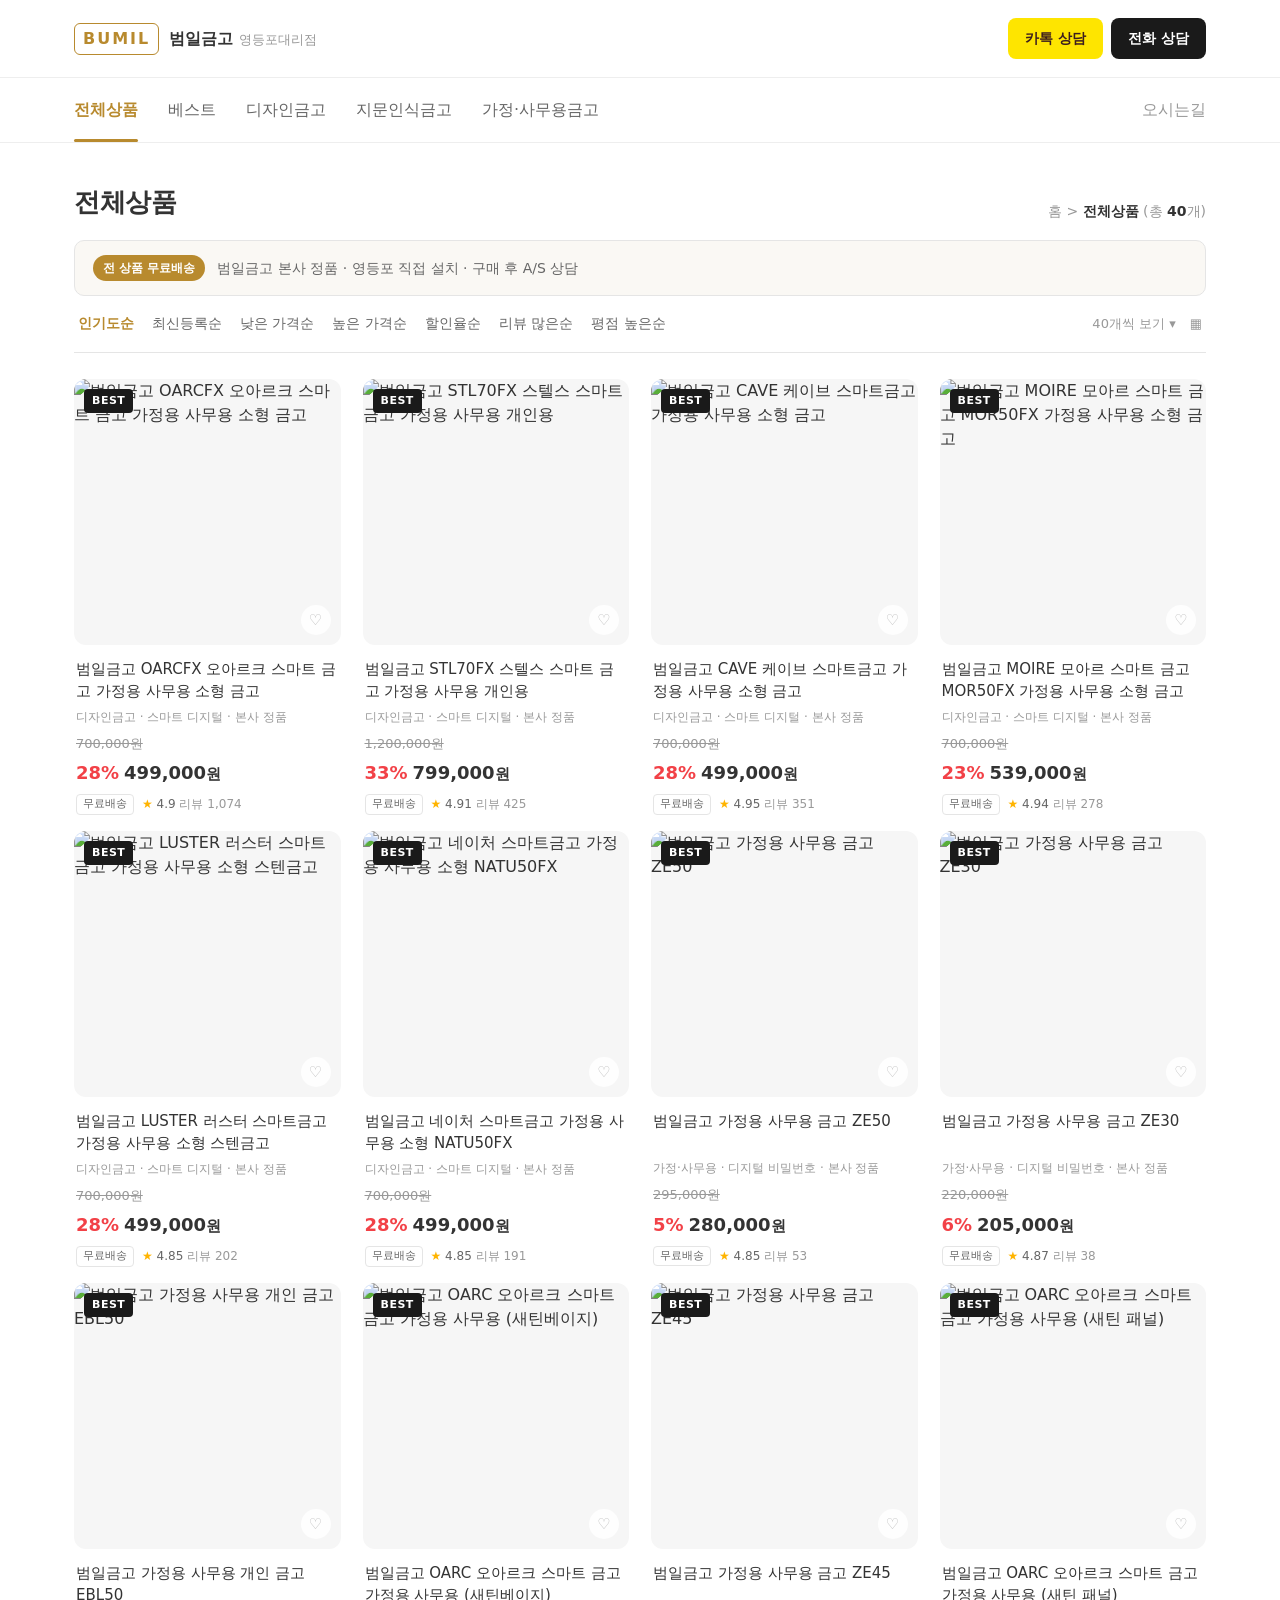
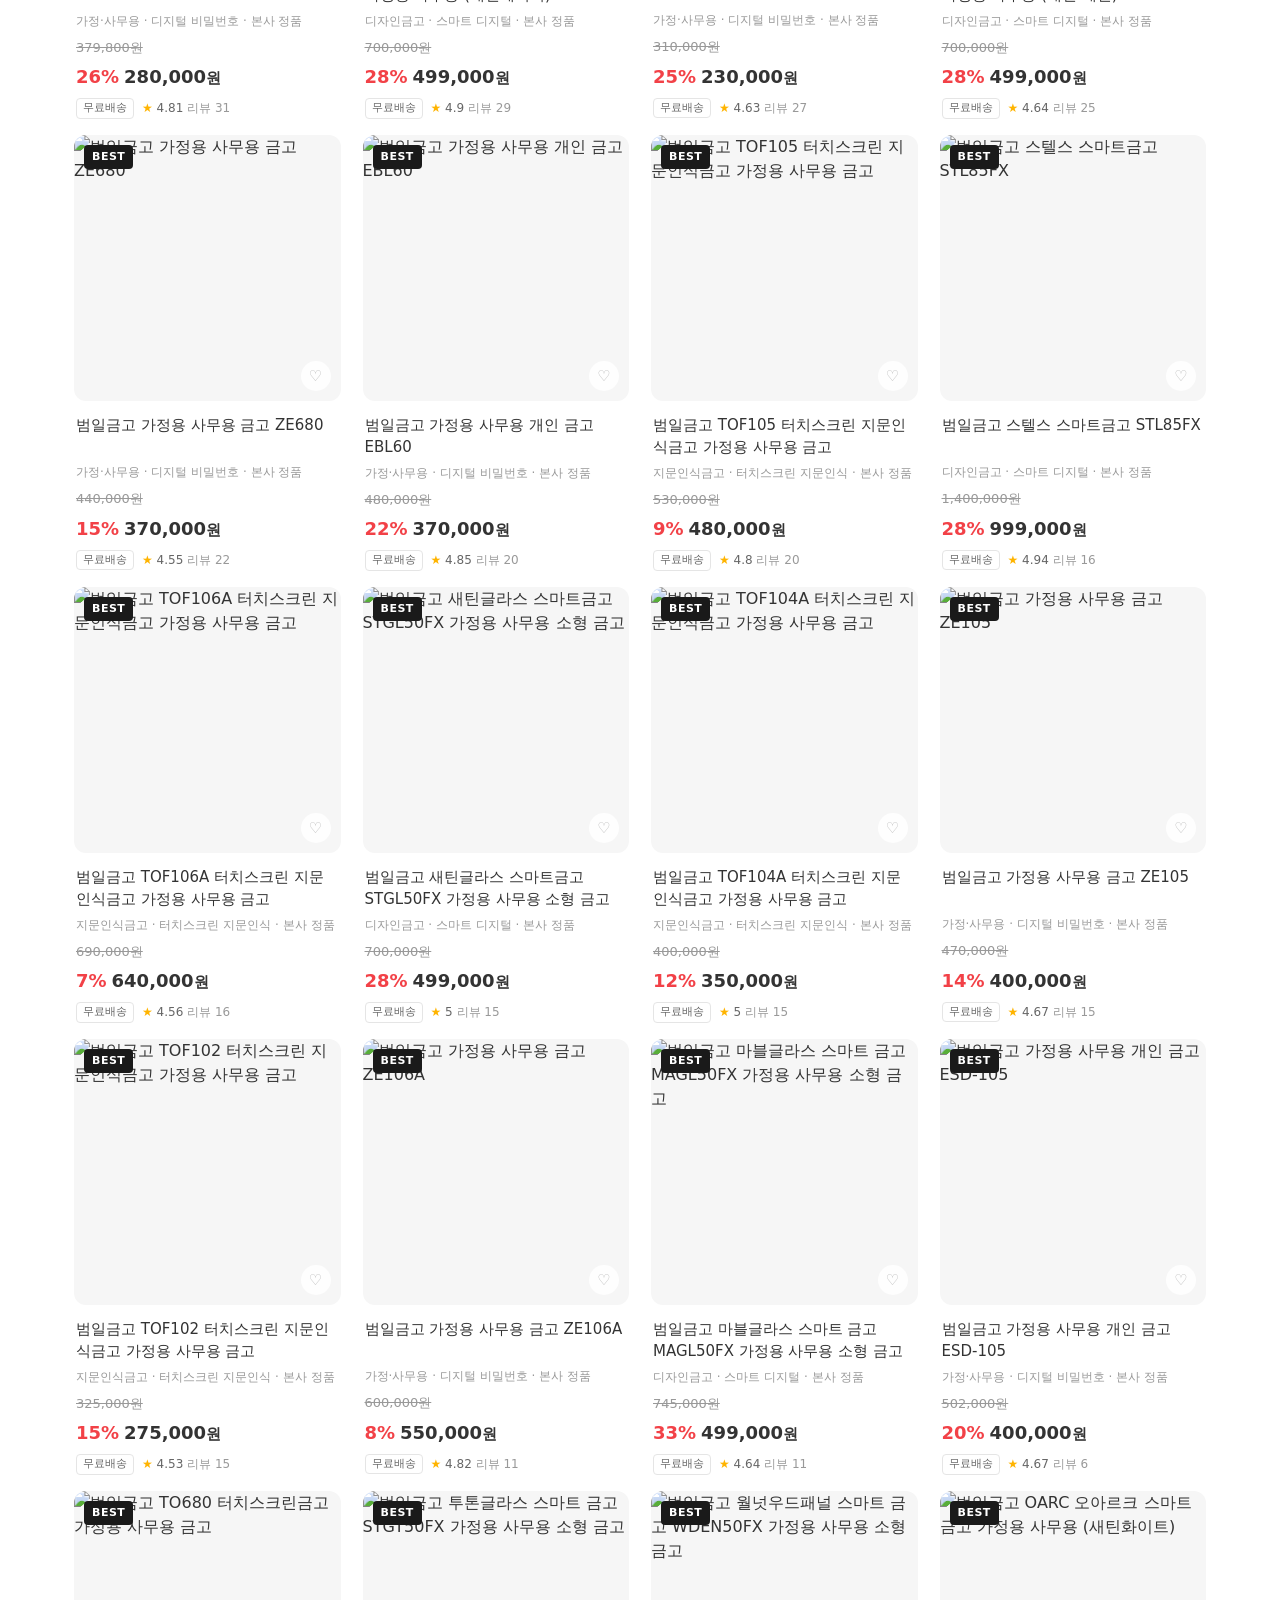
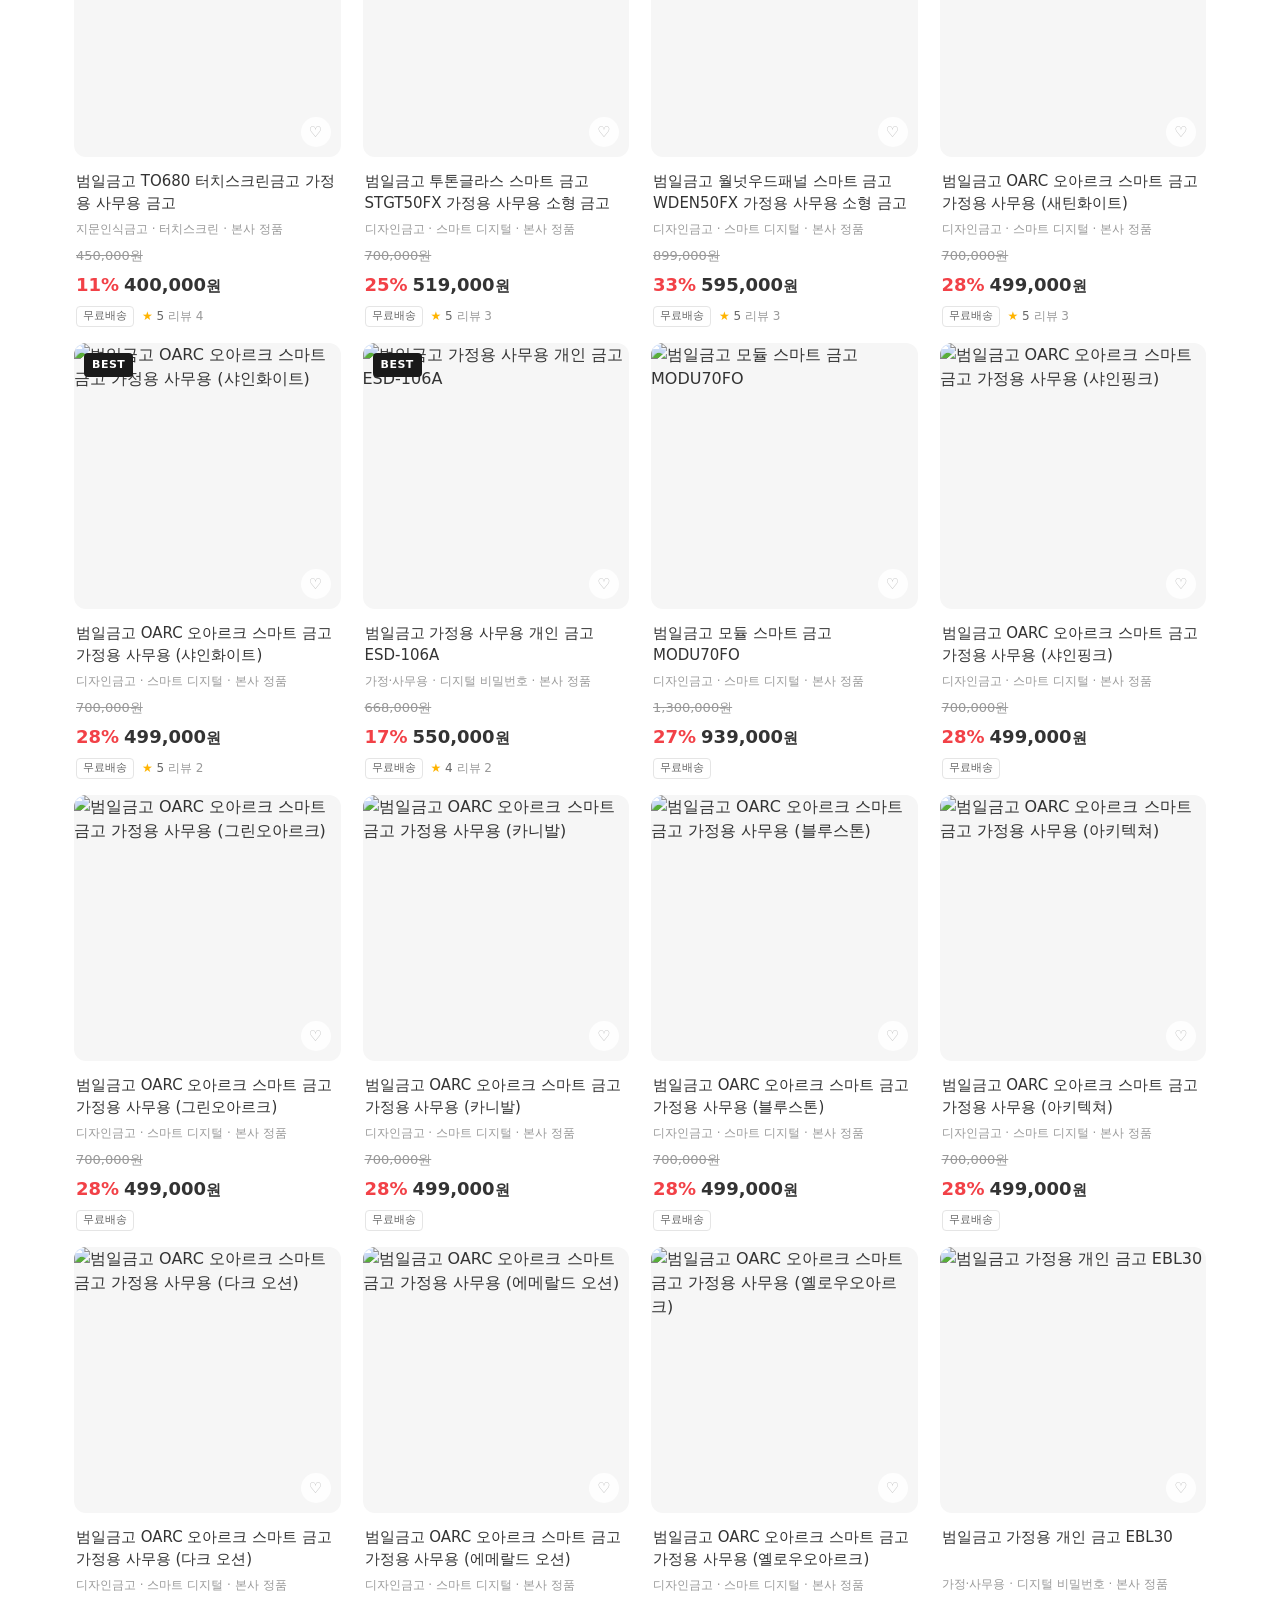
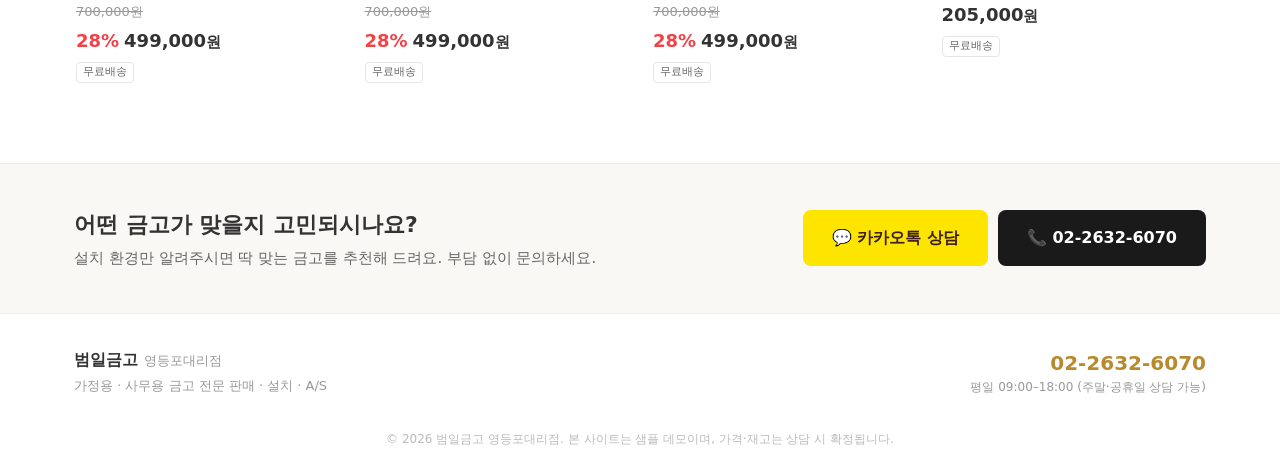
==== products.html @ d6a72609 "Initial commit: 범일금고 영등포대리점 사이트" ====
<!DOCTYPE html>
<html lang="ko">
<head>
  <meta charset="UTF-8" />
  <meta name="viewport" content="width=device-width, initial-scale=1.0" />
  <title>전체 금고 보기 | 범일금고 영등포대리점</title>
  <meta name="description" content="범일금고 영등포대리점 전체 금고 목록. 디자인금고·지문인식금고·가정용·사무용 금고를 할인가로 만나보세요." />
  <link rel="stylesheet" as="style" crossorigin
    href="https://cdn.jsdelivr.net/gh/orioncactus/pretendard@v1.3.9/dist/web/static/pretendard.min.css" />
  <link rel="stylesheet" href="css/store.css" />
</head>
<body>
  <!-- 스토어 헤더 (범일금고 영등포대리점 브랜드) -->
  <header class="store-head">
    <div class="store-head__inner2">
      <a href="index.html" class="logo">
        <span class="logo__mark">BUMIL</span>
        <span class="logo__name">범일금고 <em>영등포대리점</em></span>
      </a>
      <div class="store-head__actions">
        <a data-kakao class="btn btn--kakao btn--sm">카톡 상담</a>
        <a href="tel:0226326070" class="btn btn--dark btn--sm">전화 상담</a>
      </div>
    </div>
  </header>

  <!-- 카테고리 탭 -->
  <nav class="cattabs">
    <div class="cattabs__inner">
      <button class="cattab is-active" data-cat="all">전체상품</button>
      <button class="cattab" data-cat="best">베스트</button>
      <button class="cattab" data-cat="smart">디자인금고</button>
      <button class="cattab" data-cat="finger">지문인식금고</button>
      <button class="cattab" data-cat="basic">가정·사무용금고</button>
      <a class="cattab cattab--muted" href="index.html#location">오시는길</a>
    </div>
  </nav>

  <main class="wrap">
    <!-- 제목 + 개수 -->
    <div class="listhead">
      <h2 class="listhead__title" id="listTitle">전체상품</h2>
      <p class="listhead__crumb">홈 &gt; <b id="crumbCat">전체상품</b> (총 <b id="count">0</b>개)</p>
    </div>

    <!-- 안내 줄 -->
    <div class="infobar">
      <span class="infobar__tag">전 상품 무료배송</span>
      <span>범일금고 본사 정품 · 영등포 직접 설치 · 구매 후 A/S 상담</span>
    </div>

    <!-- 정렬 -->
    <div class="sortbar">
      <button class="sort is-active" data-sort="popular">인기도순</button>
      <button class="sort" data-sort="new">최신등록순</button>
      <button class="sort" data-sort="low">낮은 가격순</button>
      <button class="sort" data-sort="high">높은 가격순</button>
      <button class="sort" data-sort="discount">할인율순</button>
      <button class="sort" data-sort="review">리뷰 많은순</button>
      <button class="sort" data-sort="rating">평점 높은순</button>
      <div class="sortbar__right">
        <span>40개씩 보기 ▾</span>
        <span>▦</span>
      </div>
    </div>

    <!-- 제품 그리드 -->
    <div class="plist" id="plist"></div>
  </main>

  <!-- 하단 상담 띠 -->
  <section class="helpcta">
    <div class="helpcta__inner">
      <div class="helpcta__text">
        <h3>어떤 금고가 맞을지 고민되시나요?</h3>
        <p>설치 환경만 알려주시면 딱 맞는 금고를 추천해 드려요. 부담 없이 문의하세요.</p>
      </div>
      <div class="helpcta__btns">
        <a data-kakao class="btn btn--kakao btn--lg">💬 카카오톡 상담</a>
        <a href="tel:0226326070" class="btn btn--dark btn--lg">📞 02-2632-6070</a>
      </div>
    </div>
  </section>

  <!-- 푸터 -->
  <footer class="foot">
    <div class="foot__inner">
      <div>
        <p class="foot__brand">범일금고 <em>영등포대리점</em></p>
        <p class="foot__line">가정용 · 사무용 금고 전문 판매 · 설치 · A/S</p>
      </div>
      <div class="foot__contact">
        <a href="tel:0226326070">02-2632-6070</a>
        <span>평일 09:00–18:00 (주말·공휴일 상담 가능)</span>
      </div>
    </div>
    <p class="foot__copy">© 2026 범일금고 영등포대리점. 본 사이트는 샘플 데모이며, 가격·재고는 상담 시 확정됩니다.</p>
  </footer>

  <!-- 제품 상세 모달 -->
  <div class="modal" id="modal" aria-hidden="true">
    <div class="modal__overlay" data-close></div>
    <div class="modal__box" role="dialog" aria-modal="true">
      <button class="modal__close" data-close aria-label="닫기">×</button>
      <div class="modal__media" id="modalMedia"></div>
      <div class="modal__body">
        <div id="modalBest"></div>
        <h3 class="modal__name" id="modalName"></h3>
        <div class="modal__price" id="modalPrice"></div>
        <div class="modal__rating" id="modalRating"></div>
        <ul class="modal__specs" id="modalSpecs"></ul>
        <div class="modal__cta">
          <a href="tel:0226326070" class="btn btn--primary btn--lg">📞 전화 주문</a>
          <a data-kakao class="btn btn--kakao btn--lg">💬 카톡 상담</a>
        </div>
      </div>
    </div>
  </div>

  <script src="js/config.js"></script>
  <script src="js/products.js"></script>
  <script src="js/store.js"></script>
  <script src="js/kakao.js"></script>
</body>
</html>
---- css/store.css ----
:root {
  --ink: #333;
  --ink-soft: #666;
  --gray: #999;
  --line: #eee;
  --line2: #e5e5e5;
  --red: #f24147;
  --gold: #b88a2e;
  --maxw: 1180px;
  font-family: "Pretendard", -apple-system, BlinkMacSystemFont, system-ui, "Apple SD Gothic Neo", sans-serif;
}
* { box-sizing: border-box; margin: 0; padding: 0; }
html { scroll-behavior: smooth; }
body { background: #fff; color: var(--ink); line-height: 1.5; -webkit-font-smoothing: antialiased; }
a { color: inherit; text-decoration: none; }
img { max-width: 100%; display: block; }
.wrap { max-width: var(--maxw); margin: 0 auto; padding: 0 24px; }

/* ── 버튼 공통 ── */
.btn { display: inline-flex; align-items: center; justify-content: center; gap: 6px; font-weight: 700; border-radius: 8px; cursor: pointer; transition: .15s; border: 1px solid transparent; white-space: nowrap; }
.btn--sm { padding: 9px 16px; font-size: 14px; }
.btn--lg { padding: 15px 28px; font-size: 16px; }
.btn--primary { background: var(--gold); color: #fff; }
.btn--primary:hover { background: #a87d24; }
.btn--dark { background: #1a1a1a; color: #fff; }
.btn--ghost { background: #fff; color: var(--ink); border-color: var(--line2); }
.btn--ghost:hover { border-color: var(--gray); }
.btn--kakao { background: #FEE500; color: #3C1E1E; }
.btn--block { width: 100%; }

/* ── 스토어 헤더 (브랜드) ── */
.store-head { border-bottom: 1px solid var(--line); }
.store-head__inner2 { display: flex; align-items: center; justify-content: space-between; gap: 16px; max-width: var(--maxw); margin: 0 auto; padding: 18px 24px; }
.store-head__actions { display: flex; gap: 8px; }
.logo { display: flex; align-items: center; gap: 10px; }
.logo__mark { font-weight: 800; letter-spacing: 2px; font-size: 16px; color: var(--gold); border: 1.5px solid var(--gold); padding: 3px 8px; border-radius: 6px; }
.logo__name { font-weight: 800; font-size: 16px; }
.logo__name em { color: var(--gray); font-style: normal; font-weight: 500; font-size: 13px; }

/* ── 안내 줄 ── */
.infobar { display: flex; align-items: center; gap: 12px; background: #faf8f4; border: 1px solid var(--line2); border-radius: 10px; padding: 14px 18px; font-size: 14px; color: var(--ink-soft); }
.infobar__tag { background: var(--gold); color: #fff; font-weight: 700; font-size: 12px; padding: 4px 10px; border-radius: 999px; white-space: nowrap; }

/* ── 카테고리 탭 ── */
.cattabs { border-bottom: 1px solid var(--line); position: sticky; top: 0; background: rgba(255,255,255,.96); backdrop-filter: blur(8px); z-index: 30; }
.cattabs__inner { display: flex; align-items: center; gap: 30px; max-width: var(--maxw); margin: 0 auto; padding: 0 24px; overflow-x: auto; }
.cattabs__live { display: flex; align-items: center; gap: 6px; font-weight: 800; color: #1a1a1a; font-size: 15px; padding: 18px 0; }
.cattabs__live b { background: var(--red); color: #fff; font-size: 10px; padding: 2px 5px; border-radius: 3px; letter-spacing: .5px; }
.cattab { background: none; border: none; cursor: pointer; font-family: inherit; font-size: 16px; color: var(--ink-soft); padding: 20px 0; position: relative; white-space: nowrap; }
.cattab:hover { color: var(--ink); }
.cattab.is-active { color: var(--gold); font-weight: 800; }
.cattab.is-active::after { content: ""; position: absolute; left: 0; right: 0; bottom: -1px; height: 3px; background: var(--gold); border-radius: 2px; }
.cattab--muted { color: var(--gray); margin-left: auto; }

/* ── 카테고리 제목 + 브레드크럼 ── */
.listhead { display: flex; align-items: flex-end; justify-content: space-between; margin: 40px 0 18px; }
.listhead__title { font-size: 26px; font-weight: 800; letter-spacing: -.5px; }
.listhead__crumb { color: var(--gray); font-size: 14px; }
.listhead__crumb b { color: var(--ink); font-weight: 700; }

/* ── 필터 칩 줄 ── */
.filterbar { display: flex; align-items: center; gap: 8px; border: 1px solid var(--line2); border-radius: 10px; padding: 12px 16px; }
.fchip { display: inline-flex; align-items: center; gap: 4px; padding: 8px 14px; border: 1px solid var(--line2); border-radius: 999px; background: #fff; color: var(--ink-soft); font-size: 13px; font-weight: 600; cursor: default; }
.filterbar__spacer { margin-left: auto; }
.filterbar__icon { color: var(--gray); font-size: 18px; }

/* ── 정렬 줄 ── */
.sortbar { display: flex; align-items: center; gap: 18px; padding: 18px 4px; border-bottom: 1px solid var(--line2); flex-wrap: wrap; }
.sort { background: none; border: none; cursor: pointer; font-family: inherit; font-size: 14px; color: var(--ink-soft); display: inline-flex; align-items: center; gap: 4px; }
.sort:hover { color: var(--ink); }
.sort.is-active { color: var(--gold); font-weight: 800; }
.sortbar__right { margin-left: auto; display: flex; align-items: center; gap: 14px; color: var(--gray); font-size: 13px; }

/* ── 제품 그리드 ── */
.plist { display: grid; grid-template-columns: repeat(4, 1fr); gap: 16px 22px; padding: 26px 0 60px; }
.pcard { display: block; cursor: pointer; }
.pcard__media { position: relative; aspect-ratio: 1 / 1; border-radius: 12px; overflow: hidden; background: #f6f6f6; }
.pcard__media img { width: 100%; height: 100%; object-fit: cover; transition: .3s; }
.pcard:hover .pcard__media img { transform: scale(1.04); }
.pcard__best { position: absolute; top: 10px; left: 10px; background: #1a1a1a; color: #fff; font-size: 11px; font-weight: 800; letter-spacing: .5px; padding: 4px 8px; border-radius: 4px; }
.pcard__heart { position: absolute; bottom: 10px; right: 10px; width: 30px; height: 30px; border-radius: 50%; background: rgba(255,255,255,.9); display: flex; align-items: center; justify-content: center; font-size: 15px; color: #bbb; }
.pcard__body { padding: 14px 2px 0; }
.pcard__name { font-size: 15px; color: var(--ink); line-height: 1.45; display: -webkit-box; -webkit-line-clamp: 2; -webkit-box-orient: vertical; overflow: hidden; min-height: 43px; }
.pcard__desc { font-size: 12px; color: var(--gray); margin-top: 5px; white-space: nowrap; overflow: hidden; text-overflow: ellipsis; }
.pcard__price { margin-top: 8px; display: flex; align-items: baseline; gap: 6px; flex-wrap: wrap; }
.pcard__original { color: var(--gray); font-size: 13px; text-decoration: line-through; flex-basis: 100%; }
.pcard__sale { display: flex; align-items: baseline; gap: 5px; }
.pcard__discount { color: var(--red); font-weight: 800; font-size: 18px; }
.pcard__now { font-weight: 800; font-size: 18px; }
.pcard__now small { font-weight: 800; font-size: 15px; }
.pcard__meta { margin-top: 8px; display: flex; align-items: center; gap: 8px; font-size: 12px; color: var(--ink-soft); }
.pcard__ship { border: 1px solid var(--line2); border-radius: 4px; padding: 1px 6px; color: var(--ink-soft); font-size: 11px; }
.pcard__rating { color: var(--ink-soft); }
.pcard__rating .star { color: #ffb400; }
.pcard__rating .rv { color: var(--gray); }

/* ── 하단 상담 띠 ── */
.helpcta { background: #faf8f4; border-top: 1px solid var(--line); margin-top: 20px; }
.helpcta__inner { max-width: var(--maxw); margin: 0 auto; padding: 44px 24px; display: flex; align-items: center; justify-content: space-between; gap: 20px; flex-wrap: wrap; }
.helpcta__text h3 { font-size: 22px; font-weight: 800; }
.helpcta__text p { color: var(--ink-soft); font-size: 15px; margin-top: 6px; }
.helpcta__btns { display: flex; gap: 10px; flex-wrap: wrap; }

/* ── 푸터 ── */
.foot { border-top: 1px solid var(--line); }
.foot__inner { max-width: var(--maxw); margin: 0 auto; padding: 34px 24px; display: flex; justify-content: space-between; gap: 16px; flex-wrap: wrap; }
.foot__brand { font-weight: 800; font-size: 16px; }
.foot__brand em { color: var(--gray); font-style: normal; font-weight: 500; font-size: 13px; }
.foot__line { color: var(--gray); font-size: 13px; margin-top: 4px; }
.foot__contact { text-align: right; }
.foot__contact a { font-size: 20px; font-weight: 800; color: var(--gold); }
.foot__contact span { display: block; color: var(--gray); font-size: 12px; }
.foot__copy { text-align: center; color: #bbb; font-size: 12px; padding: 0 24px 26px; }

/* ── 제품 상세 모달 ── */
.modal { position: fixed; inset: 0; z-index: 100; display: none; }
.modal.is-open { display: block; }
.modal__overlay { position: absolute; inset: 0; background: rgba(0,0,0,.5); }
.modal__box { position: relative; max-width: 820px; margin: 6vh auto; background: #fff; border-radius: 16px; overflow: hidden; display: grid; grid-template-columns: 1fr 1fr; max-height: 86vh; }
.modal__close { position: absolute; top: 12px; right: 14px; z-index: 2; background: rgba(0,0,0,.4); color: #fff; border: none; width: 34px; height: 34px; border-radius: 50%; font-size: 20px; cursor: pointer; }
.modal__media { background: #f6f6f6; min-height: 300px; }
.modal__media img { width: 100%; height: 100%; object-fit: cover; }
.modal__body { padding: 32px 30px; overflow-y: auto; }
.modal__best { display: inline-block; background: #1a1a1a; color: #fff; font-size: 11px; font-weight: 800; padding: 3px 8px; border-radius: 4px; margin-bottom: 10px; }
.modal__name { font-size: 21px; font-weight: 800; line-height: 1.4; }
.modal__price { margin: 16px 0; display: flex; align-items: baseline; gap: 8px; flex-wrap: wrap; }
.modal__price .o { color: var(--gray); text-decoration: line-through; font-size: 15px; }
.modal__price .d { color: var(--red); font-weight: 800; font-size: 24px; }
.modal__price .n { font-weight: 800; font-size: 24px; }
.modal__rating { color: var(--ink-soft); font-size: 14px; margin-bottom: 18px; }
.modal__rating .star { color: #ffb400; }
.modal__specs { list-style: none; display: flex; flex-direction: column; gap: 9px; margin-bottom: 22px; }
.modal__specs li { display: flex; justify-content: space-between; padding-bottom: 9px; border-bottom: 1px solid var(--line); font-size: 14px; }
.modal__specs span { color: var(--gray); }
.modal__cta { display: flex; gap: 10px; flex-wrap: wrap; }

/* ── 반응형 ── */
@media (max-width: 980px) { .plist { grid-template-columns: repeat(3, 1fr); } }
@media (max-width: 720px) {
  .plist { grid-template-columns: repeat(2, 1fr); }
  .store-head__inner { grid-template-columns: 1fr; text-align: center; }
  .store-head__left, .store-head__right { display: none; }
  .modal__box { grid-template-columns: 1fr; }
  .filterbar { overflow-x: auto; }
}
@media (max-width: 560px) {
  .store-head__inner2 { padding: 14px 16px; gap: 8px; }
  .logo { gap: 7px; }
  .logo__mark { font-size: 13px; padding: 2px 6px; letter-spacing: 1px; }
  .logo__name { font-size: 15px; white-space: nowrap; }
  .logo__name em { display: none; }
  .store-head__actions .btn { padding: 8px 11px; font-size: 12px; }
  .cattabs__inner { gap: 20px; }
  .listhead { margin: 28px 0 14px; }
  .listhead__title { font-size: 22px; }
}
@media (max-width: 460px) { .plist { grid-template-columns: 1fr 1fr; gap: 14px; } }
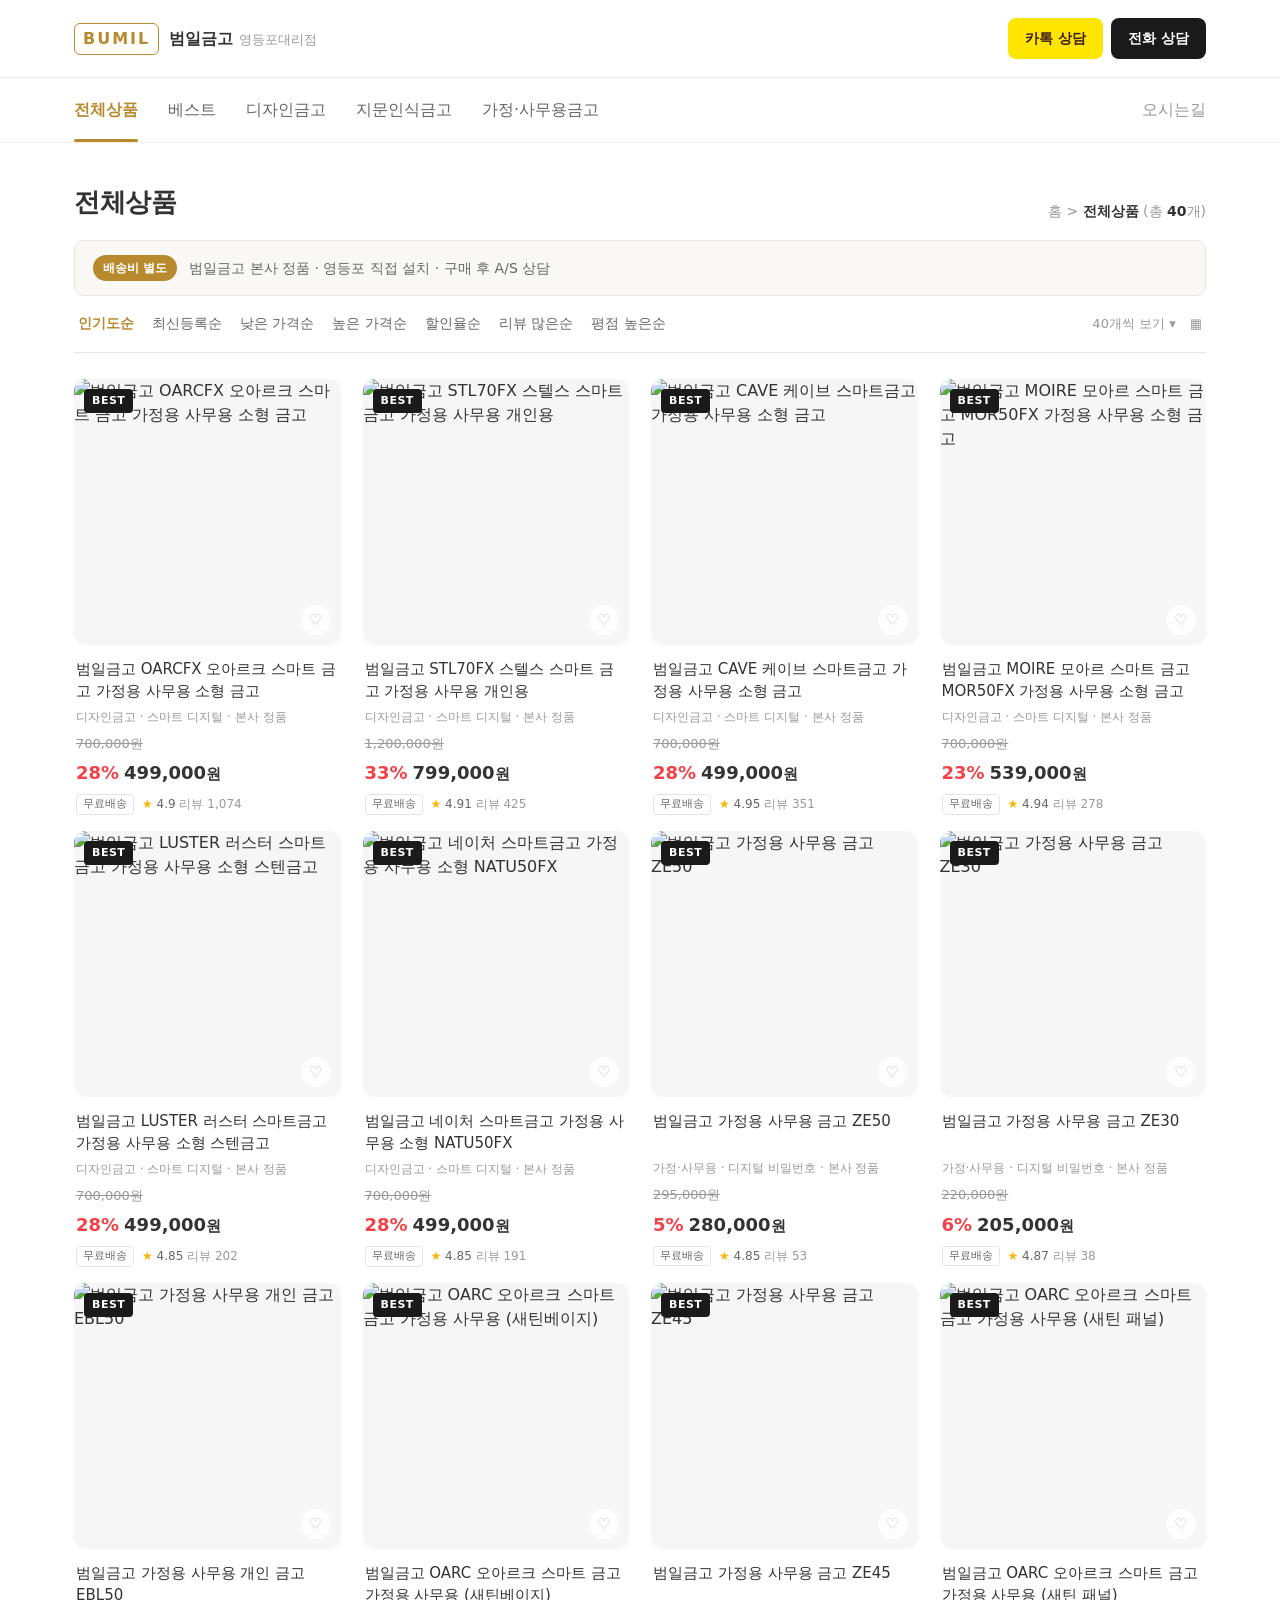
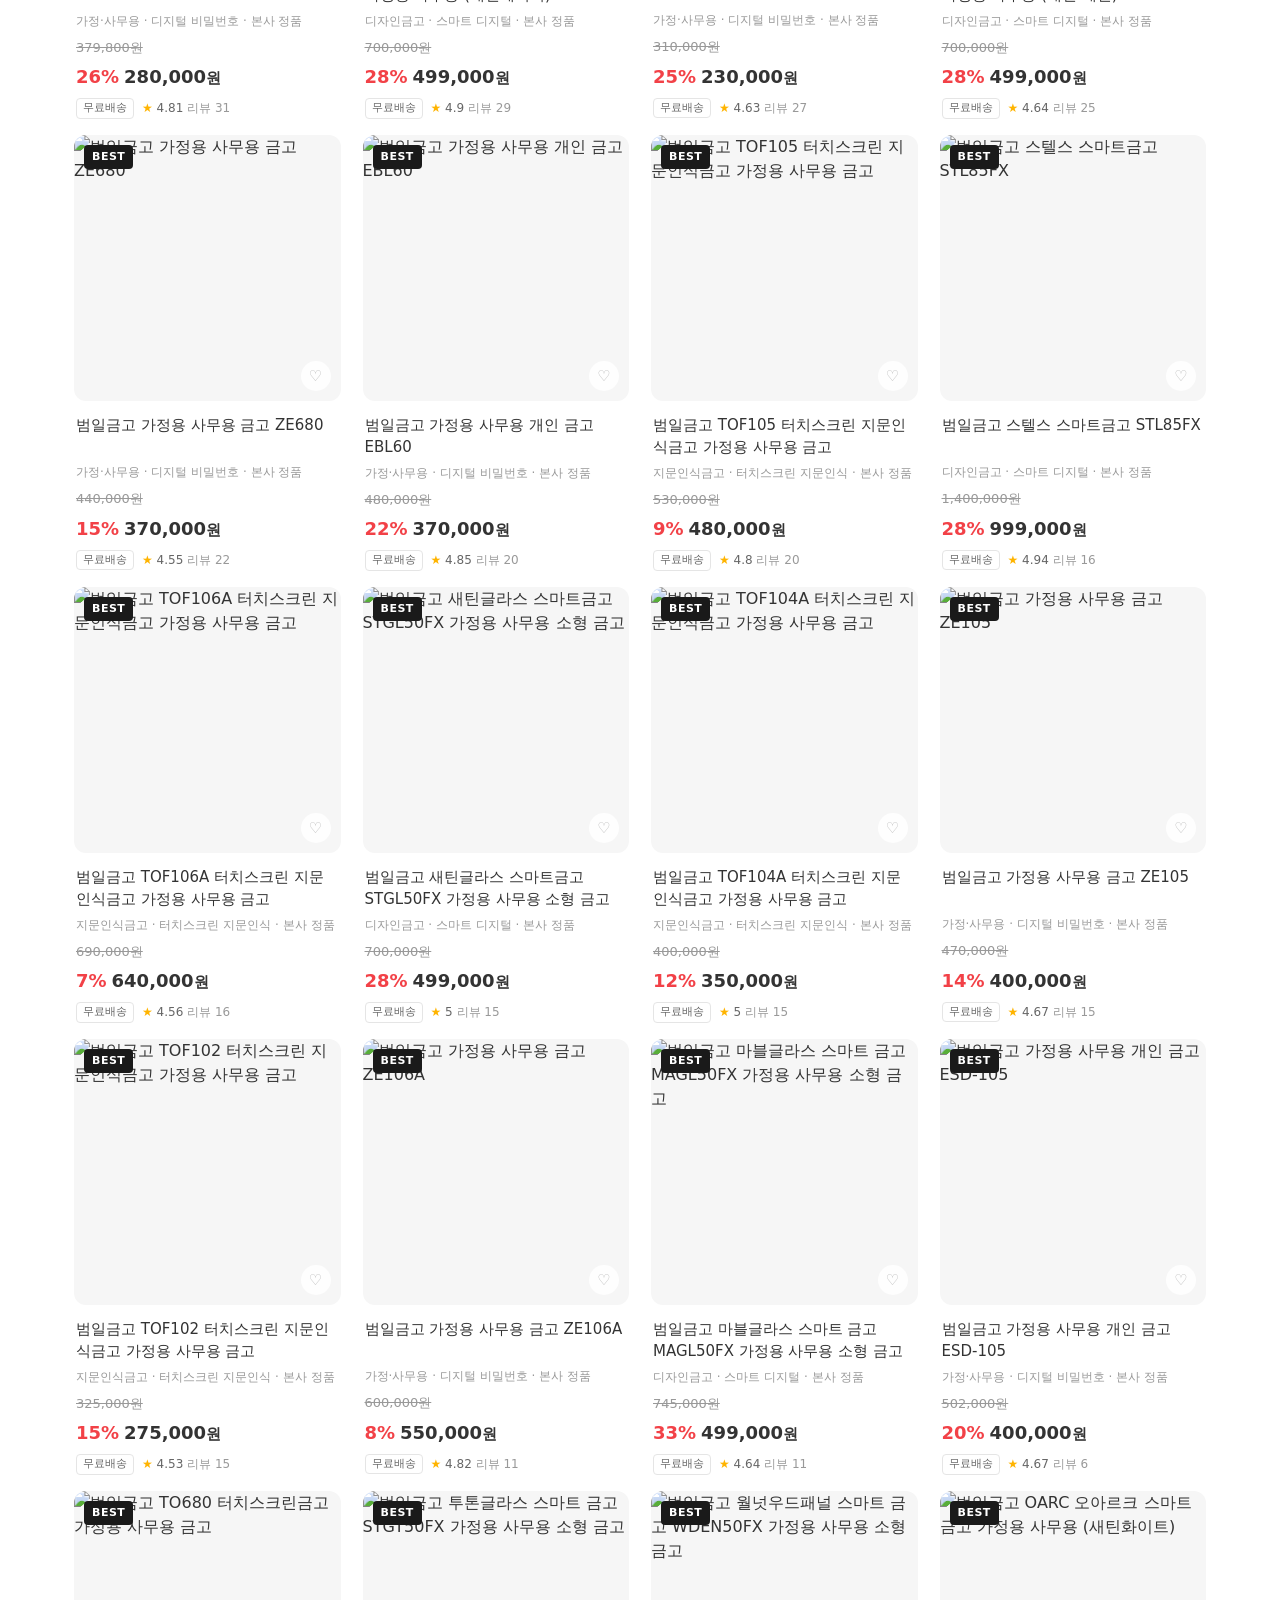
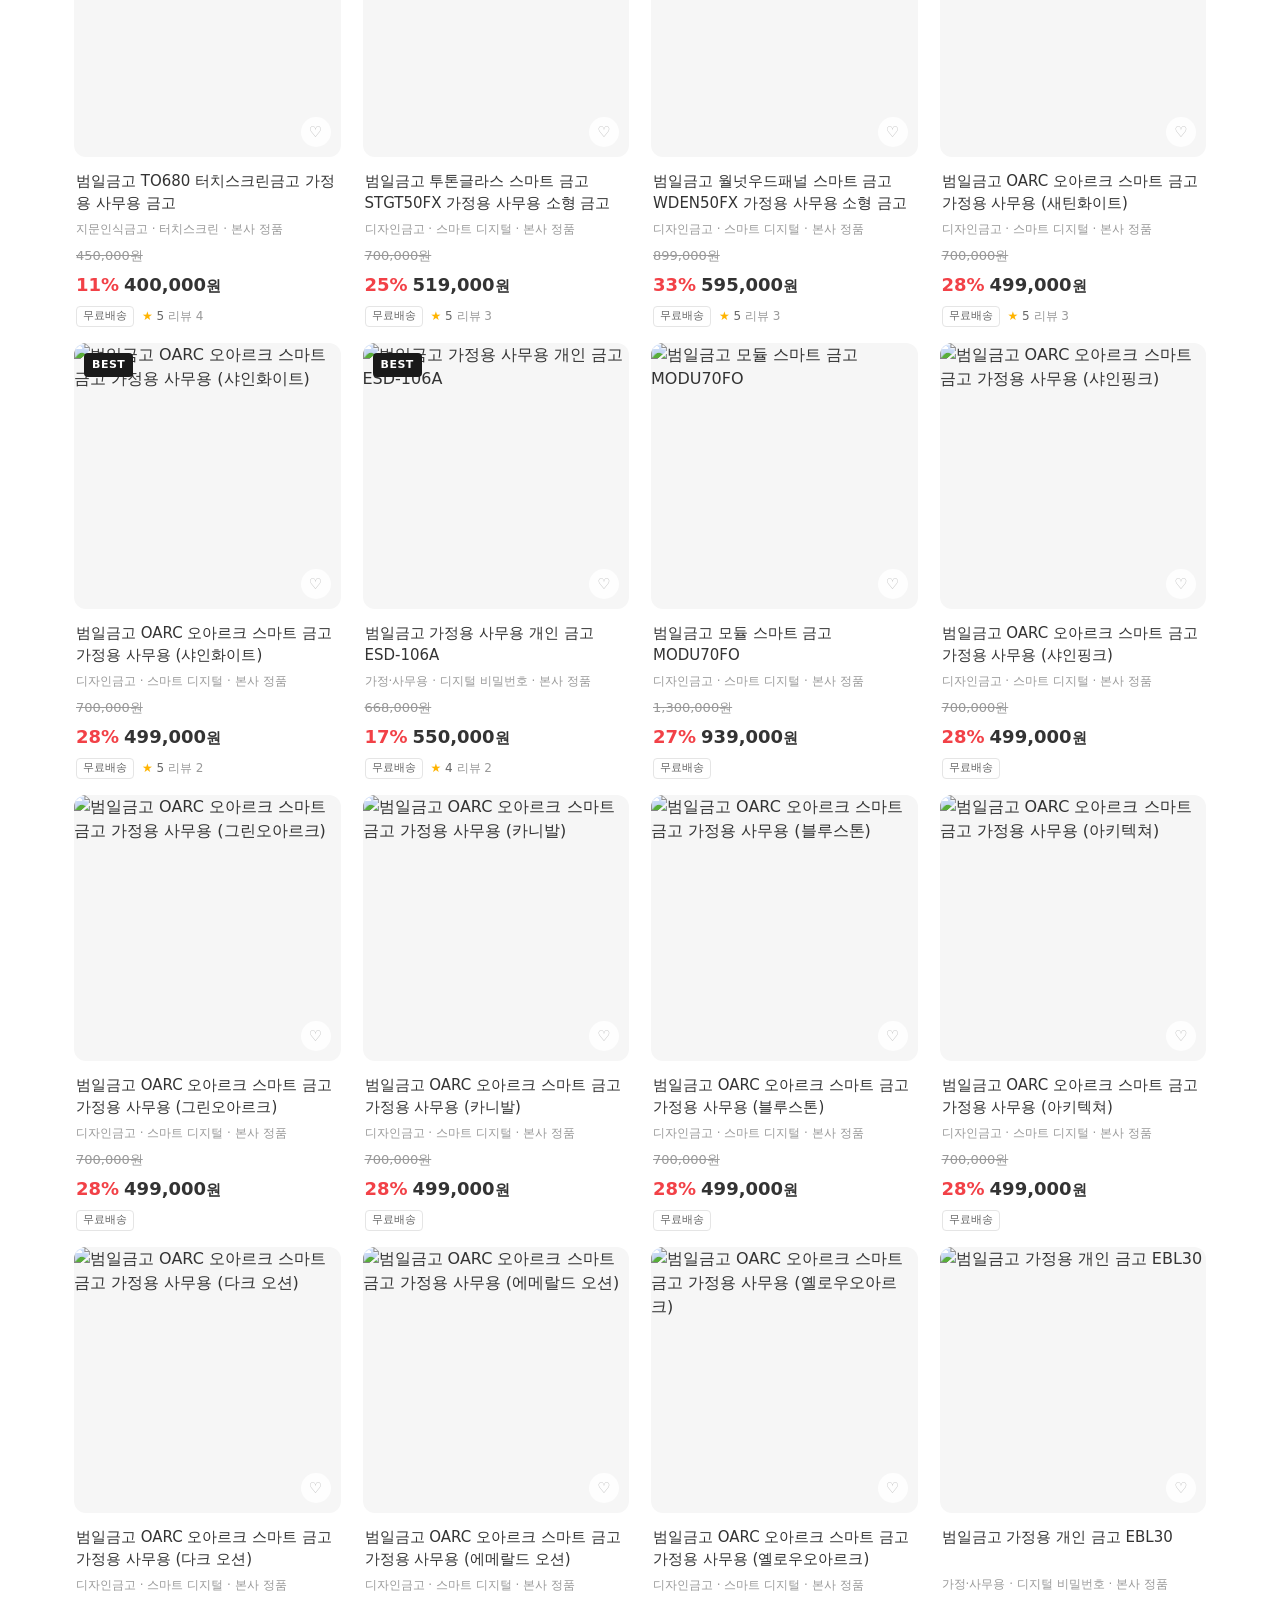
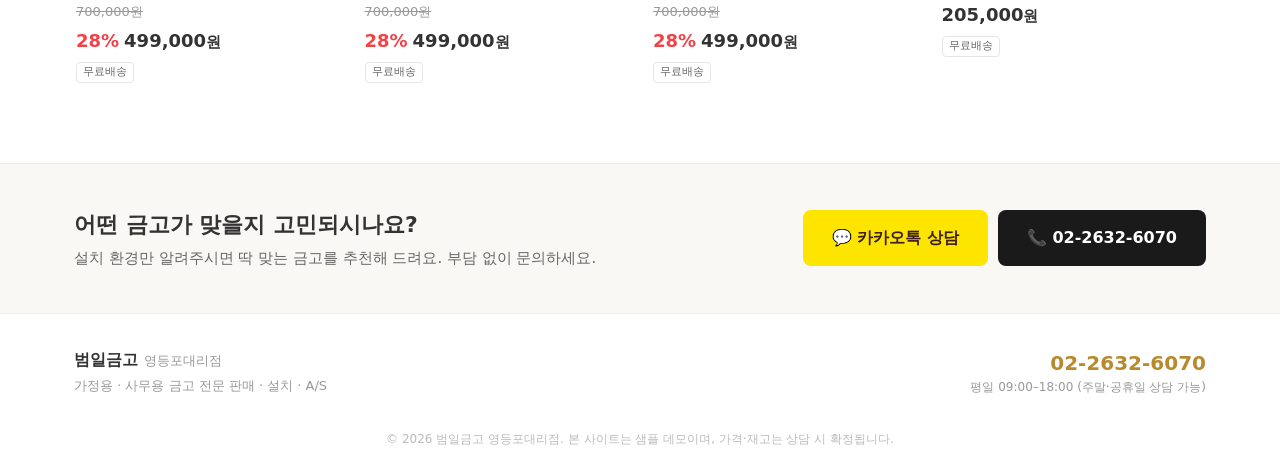
==== commit 5ca96cb8: "products.html 배송비 안내 수정: 전 상품 무료배송 -> 배송비 별도" ====
--- a/products.html
+++ b/products.html
@@ -45,7 +45,7 @@
 
     <!-- 안내 줄 -->
     <div class="infobar">
-      <span class="infobar__tag">전 상품 무료배송</span>
+      <span class="infobar__tag">배송비 별도</span>
       <span>범일금고 본사 정품 · 영등포 직접 설치 · 구매 후 A/S 상담</span>
     </div>
 
